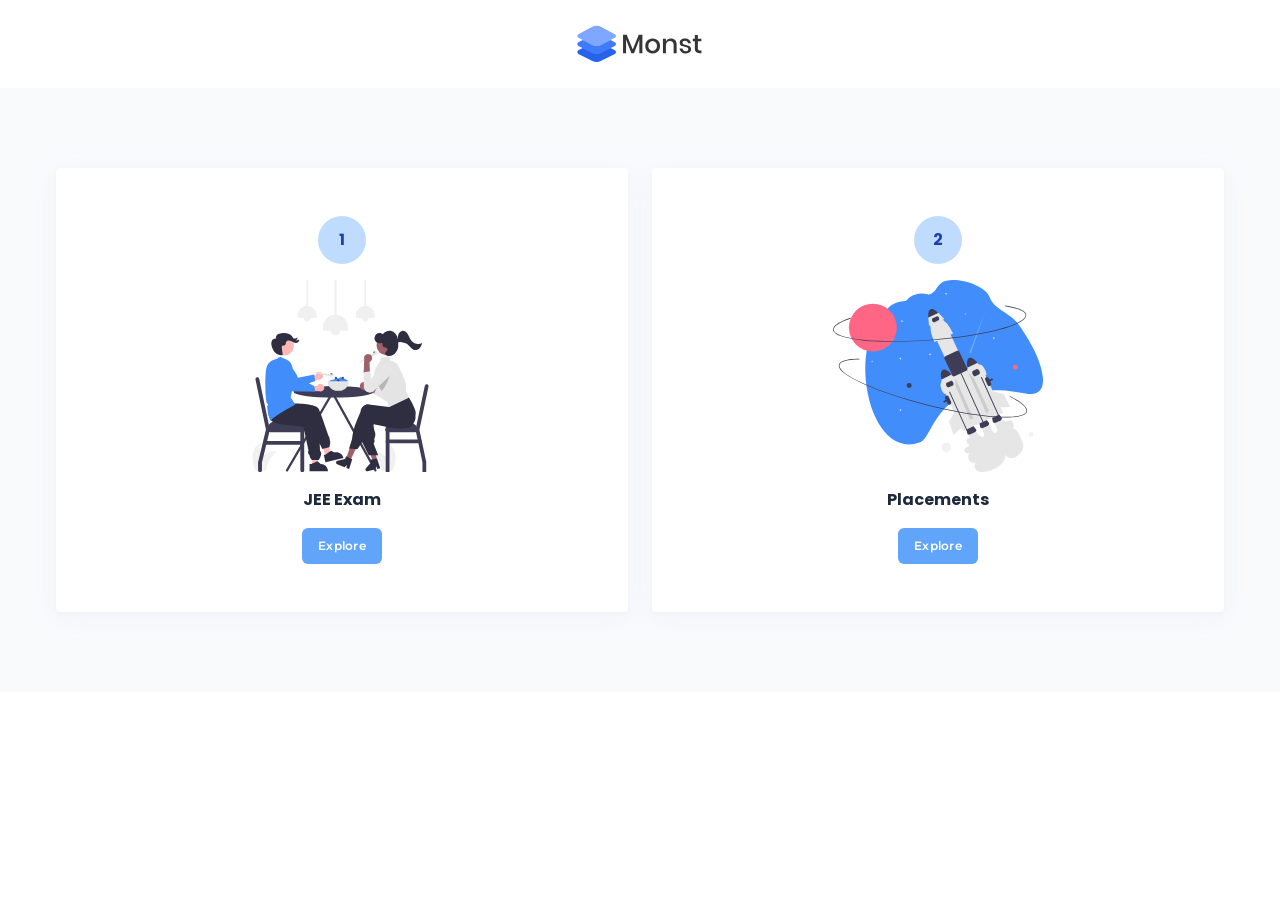
==== index.html @ 116bbc4b "first commit" ====
<!DOCTYPE html>
<html lang="en">
  <head>
    <title>Monst - Tailwind CSS Saas Landing Page</title>
    <meta charset="utf-8" />
    <meta
      name="viewport"
      content="width=device-width, initial-scale=1, shrink-to-fit=no"
    />
    <meta name="description" content="Tailwind CSS Saas Landing Page" />
    <meta name="author" content="alithemes.com" />
    <link
      rel="icon"
      type="image/png"
      sizes="16x16"
      href="assets/imgs/logos/favicon.svg"
    />
    <!-- Vendor CSS -->
    <link rel="stylesheet" href="assets/css/animate.min.css?v=2.0" />
    <link rel="stylesheet" href="assets/css/slick.css?v=2.0" />
    <!-- Template CSS -->
    <link rel="stylesheet" href="assets/css/tailwind-built.css?v=2.0" />
  </head>
  <body class="bg-white text-body font-body">
    <div class="main">
      <div class="container px-4 py-6 mx-auto text-center">
        <a
          class="text-3xl font-semibold leading-none text-center"
          style="text-align: center"
          href="index.html"
        >
          <img
            class="h-10 w-full"
            src="assets/imgs/logos/monst-logo.svg"
            alt=""
          />
        </a>
      </div>
      <section class="py-20 bg-blueGray-50" id="how-we-work">
        <div class="container px-4 mx-auto">
          <div class="flex flex-wrap -mx-3 -mb-6 text-center">
            <div
              class="hover-up-5 w-full md:w-1/2 lg:w-1/2 px-3 mb-6 wow animate__animated animate__fadeInUp"
              data-wow-delay=".3s"
            >
              <div class="p-12 bg-white shadow rounded">
                <div
                  class="flex w-12 h-12 mx-auto items-center justify-center text-blue-800 font-bold font-heading bg-blue-200 rounded-full"
                >
                  1
                </div>
                <img
                  class="h-48 mx-auto my-4"
                  src="assets/imgs/illustrations/eating.svg"
                  alt=""
                />
                <h3 class="mb-2 font-bold font-heading">JEE Exam</h3>
                <p class="text-sm text-blueGray-400 leading-relaxed"></p>
                <a class="btn-primary hover-up-2 mt-2" href="jee.html"
                  >Explore</a
                >
              </div>
            </div>
            <div
              class="hover-up-5 w-full md:w-1/2 lg:w-1/2 px-3 mb-6 wow animate__animated animate__fadeInUp"
              data-wow-delay=".5s"
            >
              <div class="p-12 bg-white shadow rounded">
                <div
                  class="flex w-12 h-12 mx-auto items-center justify-center text-blue-800 font-bold font-heading bg-blue-200 rounded-full"
                >
                  2
                </div>
                <img
                  class="h-48 mx-auto my-4"
                  src="assets/imgs/illustrations/space.svg"
                  alt=""
                />
                <h3 class="mb-2 font-bold font-heading">Placements</h3>
                <p class="text-sm text-blueGray-400 leading-relaxed"></p>
                <a class="btn-primary hover-up-2 mt-2" href="placements.html"
                  >Explore</a
                >
              </div>
            </div>
          </div>
        </div>
      </section>
    </div>
    <!-- End .main -->

    <!-- Preloader Start -->
    <div id="preloader-active">
      <div class="preloader flex-1 content-center">
        <div class="logo absolute inset-y-2/4 jump">
          <img src="assets/imgs/logos/favicon.svg" alt="" />
        </div>
      </div>
    </div>
    <!--Import Vendor Js-->
    <script src="assets/js/vendor/modernizr-3.6.0.min.js"></script>
    <script src="assets/js/vendor/jquery-3.6.0.min.js"></script>
    <script src="assets/js/vendor/waypoints.js"></script>
    <script src="assets/js/vendor/counterup.js"></script>
    <script src="assets/js/vendor/slick.js"></script>
    <script src="assets/js/vendor/wow.js"></script>
    <script src="assets/js/vendor/scrollup.js"></script>
    <script src="assets/js/vendor/smooth.js"></script>
    <script src="assets/js/vendor/textType.js"></script>
    <script src="assets/js/vendor/mobile-menu.js"></script>
    <script src="assets/js/main.js?v=2.0"></script>
  </body>
</html>
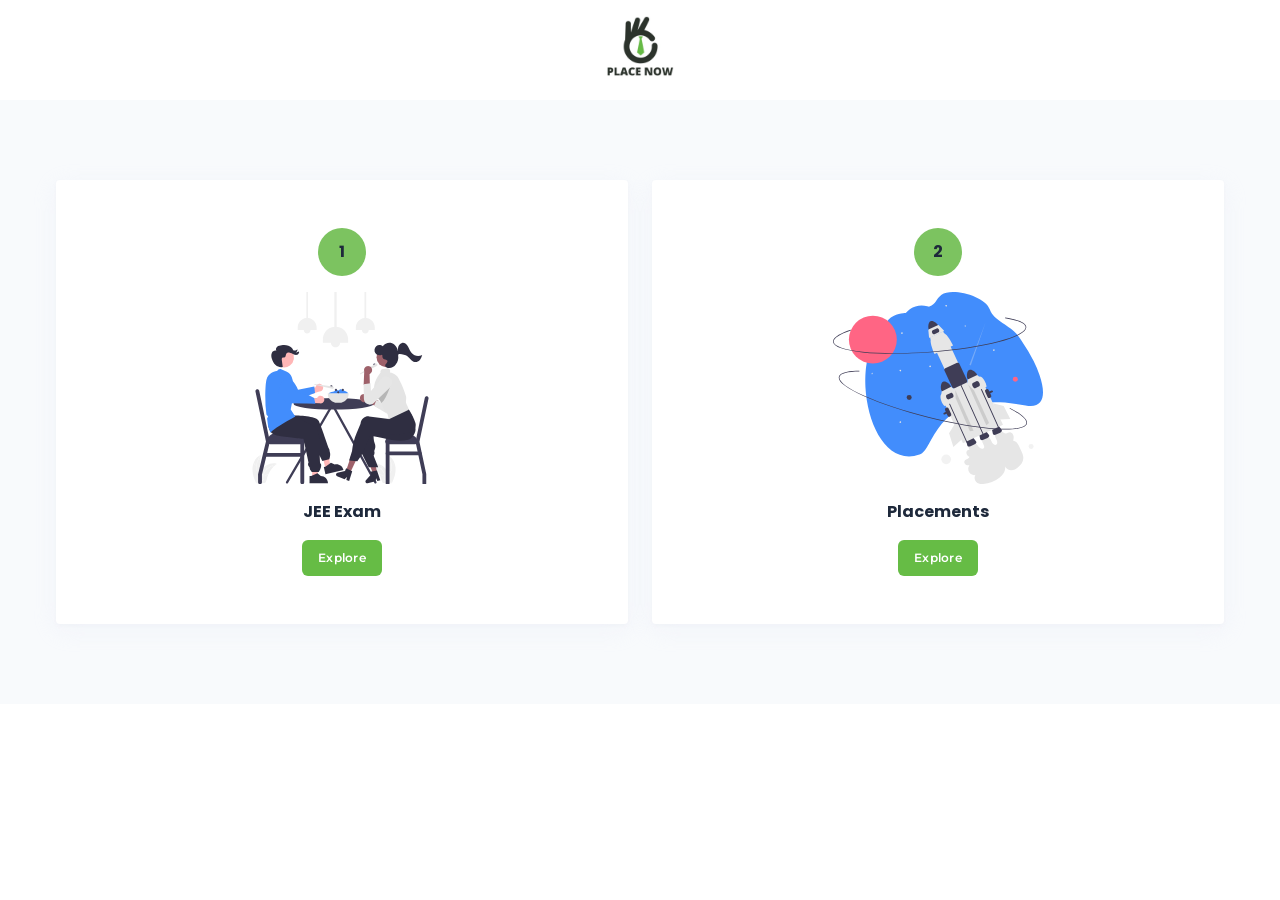
==== commit a063bbb9: "preloader fixed with color" ====
--- a/index.html
+++ b/index.html
@@ -23,15 +23,14 @@
   </head>
   <body class="bg-white text-body font-body">
     <div class="main">
-      <div class="container px-4 py-6 mx-auto text-center">
-        <a
-          class="text-3xl font-semibold leading-none text-center"
-          style="text-align: center"
-          href="index.html"
-        >
+      <div
+        class="container text-center"
+        style="display: flex; justify-content: center"
+      >
+        <a href="index.html">
           <img
-            class="h-10 w-full"
-            src="assets/imgs/logos/monst-logo.svg"
+            style="width: 100px;"
+            src="assets/imgs/logos/placenow-modified.png"
             alt=""
           />
         </a>
@@ -45,7 +44,7 @@
             >
               <div class="p-12 bg-white shadow rounded">
                 <div
-                  class="flex w-12 h-12 mx-auto items-center justify-center text-blue-800 font-bold font-heading bg-blue-200 rounded-full"
+                  class="flex w-12 h-12 mx-auto items-center justify-center font-bold font-heading bg-primary rounded-full"
                 >
                   1
                 </div>
@@ -67,7 +66,7 @@
             >
               <div class="p-12 bg-white shadow rounded">
                 <div
-                  class="flex w-12 h-12 mx-auto items-center justify-center text-blue-800 font-bold font-heading bg-blue-200 rounded-full"
+                  class="flex w-12 h-12 mx-auto items-center justify-center font-bold font-heading bg-primary rounded-full"
                 >
                   2
                 </div>
@@ -93,7 +92,7 @@
     <div id="preloader-active">
       <div class="preloader flex-1 content-center">
         <div class="logo absolute inset-y-2/4 jump">
-          <img src="assets/imgs/logos/favicon.svg" alt="" />
+          <img style="width: 100px;" src="assets/imgs/logos/placenow-modified.png" alt="" />
         </div>
       </div>
     </div>
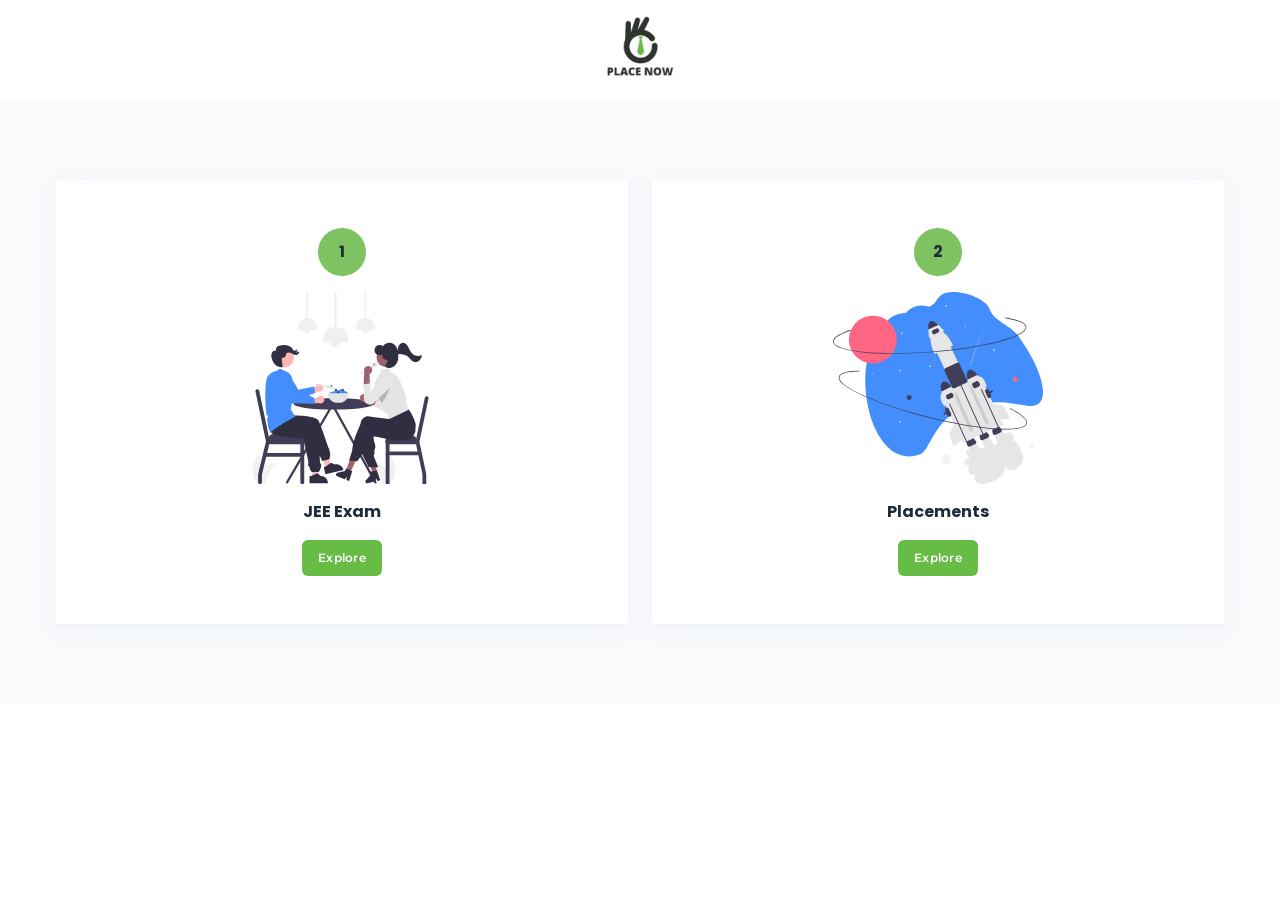
==== commit 19b348e5: "favicon changed" ====
--- a/index.html
+++ b/index.html
@@ -1,7 +1,7 @@
 <!DOCTYPE html>
 <html lang="en">
   <head>
-    <title>Monst - Tailwind CSS Saas Landing Page</title>
+    <title>Place Now</title>
     <meta charset="utf-8" />
     <meta
       name="viewport"
@@ -13,7 +13,7 @@
       rel="icon"
       type="image/png"
       sizes="16x16"
-      href="assets/imgs/logos/favicon.svg"
+      href="assets/imgs/logos/placenow-favicon.jpeg"
     />
     <!-- Vendor CSS -->
     <link rel="stylesheet" href="assets/css/animate.min.css?v=2.0" />
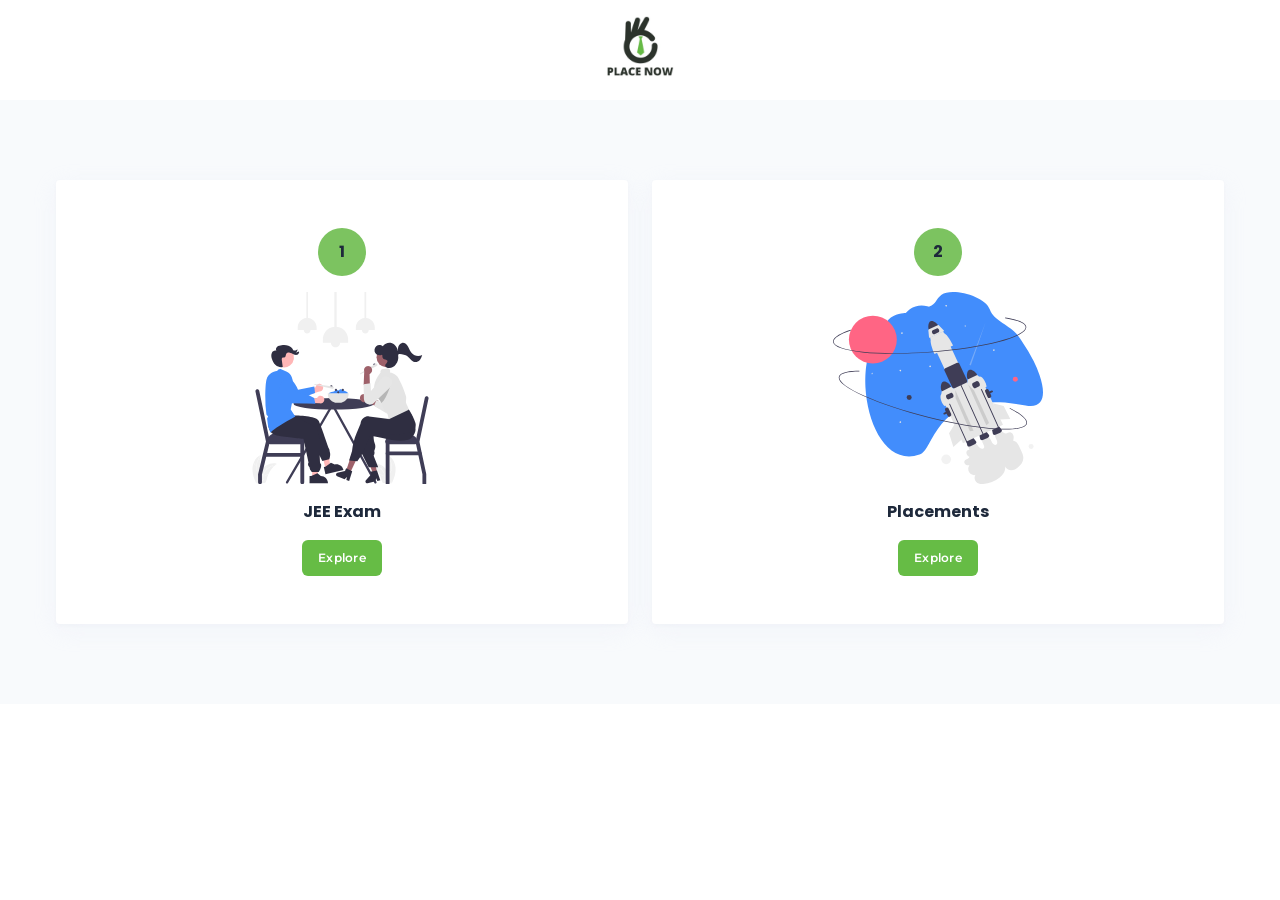
==== commit 56dbb9b4: "done" ====
--- a/index.html
+++ b/index.html
@@ -13,7 +13,7 @@
       rel="icon"
       type="image/png"
       sizes="16x16"
-      href="assets/imgs/logos/placenow-favicon.jpeg"
+      href="assets/imgs/logos/placenow-favicon-circle-modified.png"
     />
     <!-- Vendor CSS -->
     <link rel="stylesheet" href="assets/css/animate.min.css?v=2.0" />
